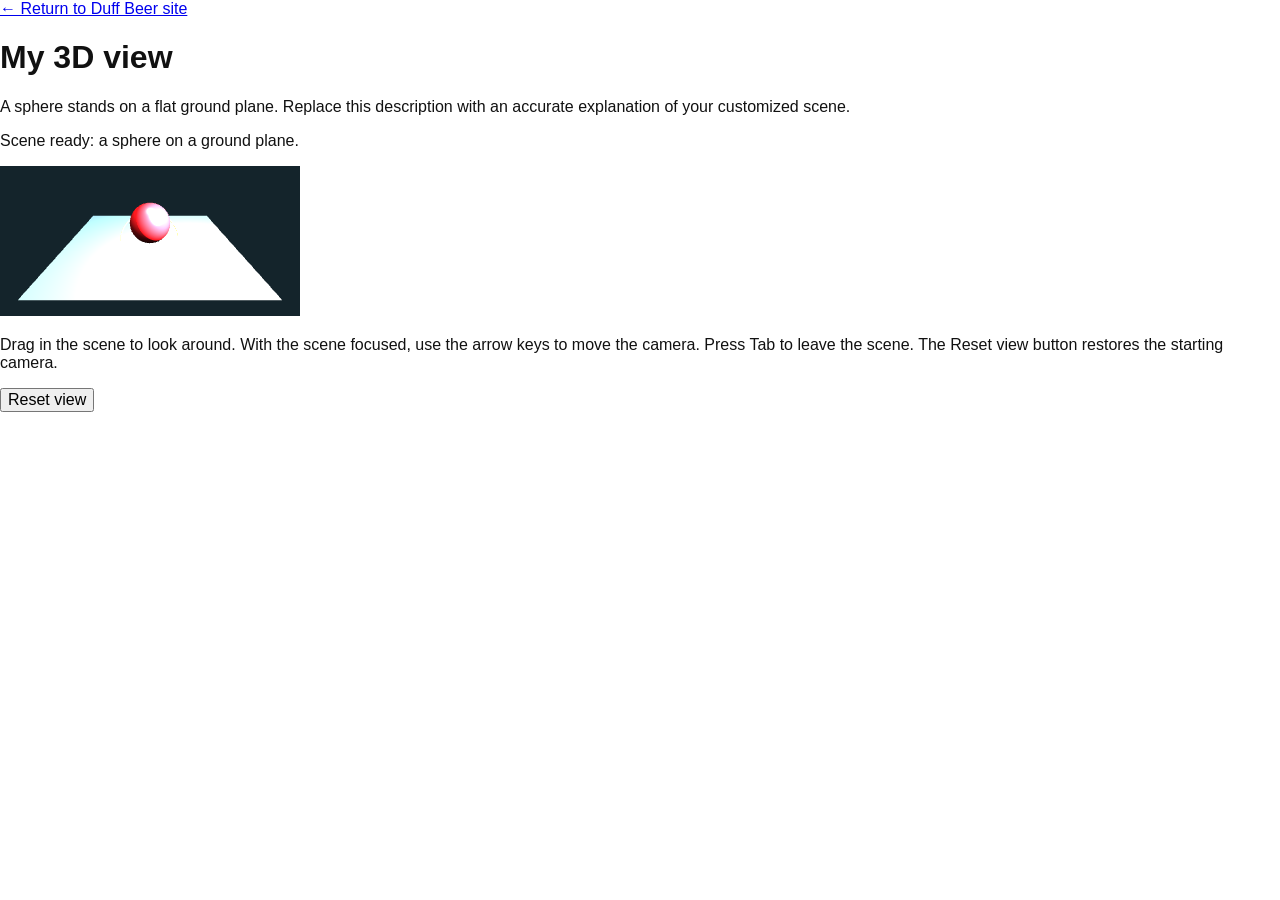
==== 3d.html @ 63265332 "Add files via upload" ====
<!doctype html>
<html lang="en">
<head>
  <meta charset="utf-8">
  <meta name="viewport" content="width=device-width, initial-scale=1">
  <title>Week 4 — My 3D view</title>
  <link rel="stylesheet" href="styles.css">
</head>
<body>
  <main>
    <a class="back-link" href="index.html">← Return to Duff Beer site</a>
    <h1>My 3D view</h1>
    <p id="scene-description">A sphere stands on a flat ground plane. Replace this description with an accurate explanation of your customized scene.</p>
    <p id="scene-status" role="status">Loading the scene…</p>
    <canvas id="renderCanvas" tabindex="0" aria-label="Interactive 3D practice scene" aria-describedby="scene-description scene-controls">The practice scene contains a sphere and a ground plane.</canvas>
    <p id="scene-controls">Drag in the scene to look around. With the scene focused, use the arrow keys to move the camera. Press Tab to leave the scene. The Reset view button restores the starting camera.</p>
    <button id="reset-view" type="button" disabled>Reset view</button>
    <noscript><p>JavaScript is disabled. Enable it to run the coding exercise, or ask your instructor for the supported lab route. The written scene description remains available.</p></noscript>
  </main>
  <!-- The canvas exists before the engine and your script load. -->
  <script src="babylon.js"></script>
  <script src="app.js"></script>
</body>
</html>
---- styles.css ----
*{box-sizing:border-box}html{scroll-behavior:smooth}body{margin:0;font-family:"Trebuchet MS",Arial,sans-serif;background:#fff;color:#111}button,a{font:inherit}button{cursor:pointer}.site-header{height:78px;background:#ffd21a;border-bottom:4px solid #111;display:flex;align-items:center;justify-content:space-between;padding:0 clamp(18px,6vw,90px);position:sticky;top:0;z-index:20}.brand{display:flex;align-items:center;gap:12px;color:#111;text-decoration:none;font-weight:900}.brand-logo,.logo-pill{font-weight:900;letter-spacing:-2px}.brand-logo{font-size:27px;background:#fff;border:3px solid #111;border-radius:50%;padding:5px 22px;transform:rotate(-2deg)}.brand-bottle{width:31px;height:54px;border:3px solid #111;border-radius:8px 8px 12px 12px;background:#e51c23;color:#fff;display:grid;place-items:center;font-weight:900}.nav{display:flex;gap:30px}.nav a{color:#111;text-decoration:none;font-weight:900}.nav a:hover{color:#e51c23}.menu-button{display:none;background:none;border:0;font-size:28px}.age-gate{position:fixed;inset:0;background:#d71920;z-index:100;display:grid;place-items:center;padding:20px}.age-card{width:min(680px,100%);text-align:center;color:#fff}.logo-pill{display:inline-block;background:#fff;color:#111;border:5px solid #111;border-radius:50%;padding:12px 45px;font-size:clamp(34px,7vw,68px);line-height:1;transform:rotate(-2deg);box-shadow:7px 7px 0 #111}.mini-bottle{margin:0 auto 18px;width:66px;height:120px;background:linear-gradient(#f3b51b 0 30%,#e51c23 30% 78%,#f3b51b 78%);border:5px solid #111;border-radius:16px 16px 25px 25px;display:grid;place-items:center;transform:rotate(-4deg)}.mini-label{background:#fff;border:3px solid #111;color:#111;font-size:19px;font-weight:900;padding:8px 2px;transform:rotate(-4deg)}.eyebrow{font-weight:900;letter-spacing:2px;font-size:13px}.age-card h1{font-size:clamp(34px,6vw,58px);margin:18px 0 8px;line-height:1}.age-copy{font-size:17px;margin:0 auto 28px}.age-buttons{display:flex;justify-content:center;gap:22px}.btn{border:4px solid #111;border-radius:12px;background:#ffd21a;color:#111;padding:14px 36px;font-weight:900;text-decoration:none;display:inline-block;box-shadow:5px 5px 0 #111;transition:.15s transform}.btn:hover{transform:translate(-2px,-2px)}.btn-yes{background:#45c83f;color:#fff}.btn-no{background:#ef3131;color:#fff}.age-message{min-height:24px;font-weight:900;margin-top:18px}.error{color:#ffe08a}.hero{min-height:calc(100vh - 78px);display:grid;grid-template-columns:1fr 1fr;align-items:center;padding:60px clamp(25px,8vw,120px);background:#ffd21a;overflow:hidden;position:relative}.hero:before{content:"";position:absolute;inset:0;opacity:.18;background-image:radial-gradient(circle at 20% 30%,#fff 0 8px,transparent 9px),radial-gradient(circle at 70% 65%,#fff 0 12px,transparent 13px);background-size:80px 80px,130px 130px}.hero-copy{position:relative;z-index:1}.hero h2{font-size:clamp(70px,12vw,150px);line-height:.75;margin:10px 0 30px;font-weight:1000;letter-spacing:-8px;text-shadow:7px 7px #fff}.hero h2 span{color:#d71920}.tagline{font-size:clamp(24px,4vw,42px);font-weight:900;margin:0}.subtag{font-size:18px;font-weight:700;margin:10px 0 28px}.hero-btn{background:#d71920;color:#fff}.can-stage{position:relative;z-index:1;display:grid;place-items:center}.can{width:min(280px,55vw);height:480px;animation:float 3s ease-in-out infinite;filter:drop-shadow(18px 20px 0 rgba(0,0,0,.15))}.can-top,.can-bottom{height:42px;background:linear-gradient(#ddd,#888);border:5px solid #111}.can-top{border-radius:50% 50% 20% 20%;position:relative}.can-top:after{content:"";position:absolute;left:50%;top:8px;transform:translateX(-50%);width:75px;height:20px;border:4px solid #111;border-radius:50%}.can-body{height:395px;background:linear-gradient(90deg,#a90f16,#ed1c24 25%,#e31a21 75%,#a90f16);border-left:5px solid #111;border-right:5px solid #111;display:flex;flex-direction:column;align-items:center;justify-content:center}.can-word{background:#fff;border:6px solid #111;border-radius:50%;padding:18px 15px;font-size:54px;font-weight:1000;letter-spacing:-5px;transform:rotate(-7deg)}.can-beer{font-size:30px;font-weight:1000;color:#fff;letter-spacing:4px;margin-top:12px}.can-bottom{border-radius:20% 20% 50% 50%}@keyframes float{50%{transform:translateY(-12px) rotate(2deg)}}.content-section{padding:85px clamp(20px,8vw,100px)}.products-section{background:#fff}.section-heading{text-align:center;margin-bottom:42px}.section-heading h2,.split-section h2,.story-card h2,.newsletter h2{font-size:44px;margin:5px 0 10px}.cards{display:grid;grid-template-columns:repeat(4,1fr);gap:22px}.card{background:#fff;border:3px solid #ddd;border-radius:14px;overflow:hidden;box-shadow:5px 5px 0 #111;padding-bottom:22px;transition:transform .2s ease,box-shadow .2s ease}.card:hover{transform:translateY(-7px);box-shadow:8px 12px 0 #111}.card h3,.card p,.card .card-link{margin-left:20px;margin-right:20px}.card h3{color:#d71920;margin-top:20px}.product-art{height:220px;background:#f7c916;display:grid;place-items:center;position:relative;isolation:isolate;overflow:hidden;box-shadow:inset 0 -35px 60px rgba(0,0,0,.08)}.product-art:before{content:"";position:absolute;inset:0;background:radial-gradient(circle at 25% 18%,rgba(255,255,255,.8),transparent 26%),linear-gradient(135deg,rgba(255,255,255,.2),transparent 45%,rgba(0,0,0,.12));z-index:-1}.product-art:after{content:"";position:absolute;left:12%;right:12%;bottom:12px;height:18px;border-radius:50%;background:rgba(0,0,0,.18);filter:blur(8px);z-index:-1}.product-art img{width:82%;height:88%;object-fit:contain;filter:drop-shadow(8px 12px 6px rgba(0,0,0,.28));transition:transform .28s ease,filter .28s ease}.card:hover .product-art img{transform:translateY(-8px) scale(1.045) rotate(-2deg);filter:drop-shadow(12px 17px 9px rgba(0,0,0,.3))}.can-small{background:linear-gradient(135deg,#ffd21a,#f3b51b)}.six-pack{background:linear-gradient(135deg,#ffd21a,#eeb51a)}.shirt-art{background:linear-gradient(135deg,#f5c51b,#ffd83e)}.hat-art{background:linear-gradient(135deg,#f2bd16,#ffd21a)}.card-link{border:0;background:transparent;padding:0;cursor:pointer;text-align:left;font-weight:900;color:#d71920}.split-section{background:#d71920;color:#fff;padding:80px clamp(20px,8vw,100px);display:grid;grid-template-columns:1fr 1fr;gap:50px;align-items:center}.split-section h2{color:#ffd21a}.sponsor-boxes{display:grid;grid-template-columns:repeat(3,1fr);gap:12px}.sponsor-boxes button{background:#fff;color:#111;min-height:120px;border:4px solid #111;font-weight:1000;font:inherit;cursor:pointer;transition:.2s transform,.2s background}.sponsor-boxes button:hover{transform:translateY(-5px) rotate(-1deg);background:#ffd21a}.story-section{background:#ffd21a;padding:80px clamp(20px,8vw,100px);display:grid;grid-template-columns:1.2fr .8fr;gap:30px}.story-card,.newsletter{background:#fff;border:4px solid #111;border-radius:18px;padding:35px;box-shadow:7px 7px 0 #111}.newsletter form{display:flex;gap:10px;margin-top:20px}.newsletter input{min-width:0;flex:1;border:3px solid #111;padding:13px;border-radius:8px}.small-note{font-size:13px;font-weight:700;margin-top:25px}footer{background:#111;color:#fff;padding:30px clamp(20px,8vw,100px);display:flex;justify-content:space-between;gap:20px;flex-wrap:wrap}footer a{color:#ffd21a;text-decoration:none;font-weight:900}[hidden]{display:none!important}:focus-visible{outline:4px solid #4ecbff;outline-offset:4px}.site-modal{position:fixed;inset:0;z-index:90;background:rgba(0,0,0,.68);display:grid;place-items:center;padding:22px;backdrop-filter:blur(5px)}.modal-card{position:relative;width:min(560px,100%);background:#fff;border:5px solid #111;border-radius:20px;padding:42px;box-shadow:10px 10px 0 #111}.modal-card h2{font-size:clamp(38px,7vw,64px);margin:8px 0 12px;color:#d71920}.modal-close{position:absolute;right:14px;top:10px;border:0;background:transparent;font-size:36px;font-weight:900;cursor:pointer;line-height:1}.modal-action{margin-top:18px}@media(max-width:850px){.nav{position:absolute;top:68px;left:0;right:0;background:#ffd21a;border-bottom:4px solid #111;display:none;flex-direction:column;gap:0;padding:8px 20px 18px}.menu-open .nav{display:flex}.nav a{padding:14px 0;border-bottom:2px solid rgba(17,17,17,.15)}.nav a:last-child{border-bottom:0}.menu-button{display:block}.site-header{height:68px}.brand-logo{font-size:21px}.hero{grid-template-columns:1fr;text-align:center}.hero-copy{display:flex;flex-direction:column;align-items:center}.can{width:210px;height:350px}.can-body{height:285px}.can-word{font-size:42px}.cards{grid-template-columns:repeat(2,1fr)}.split-section,.story-section{grid-template-columns:1fr}.sponsor-boxes{grid-template-columns:repeat(3,1fr)}}@media(max-width:520px){.cards{grid-template-columns:1fr}.age-buttons{gap:12px}.btn{padding:12px 27px}.newsletter form{flex-direction:column}.sponsor-boxes{grid-template-columns:1fr}.hero{padding-top:40px}.can{margin-top:30px}.product-art{height:235px}.product-art img{width:84%;height:90%}}
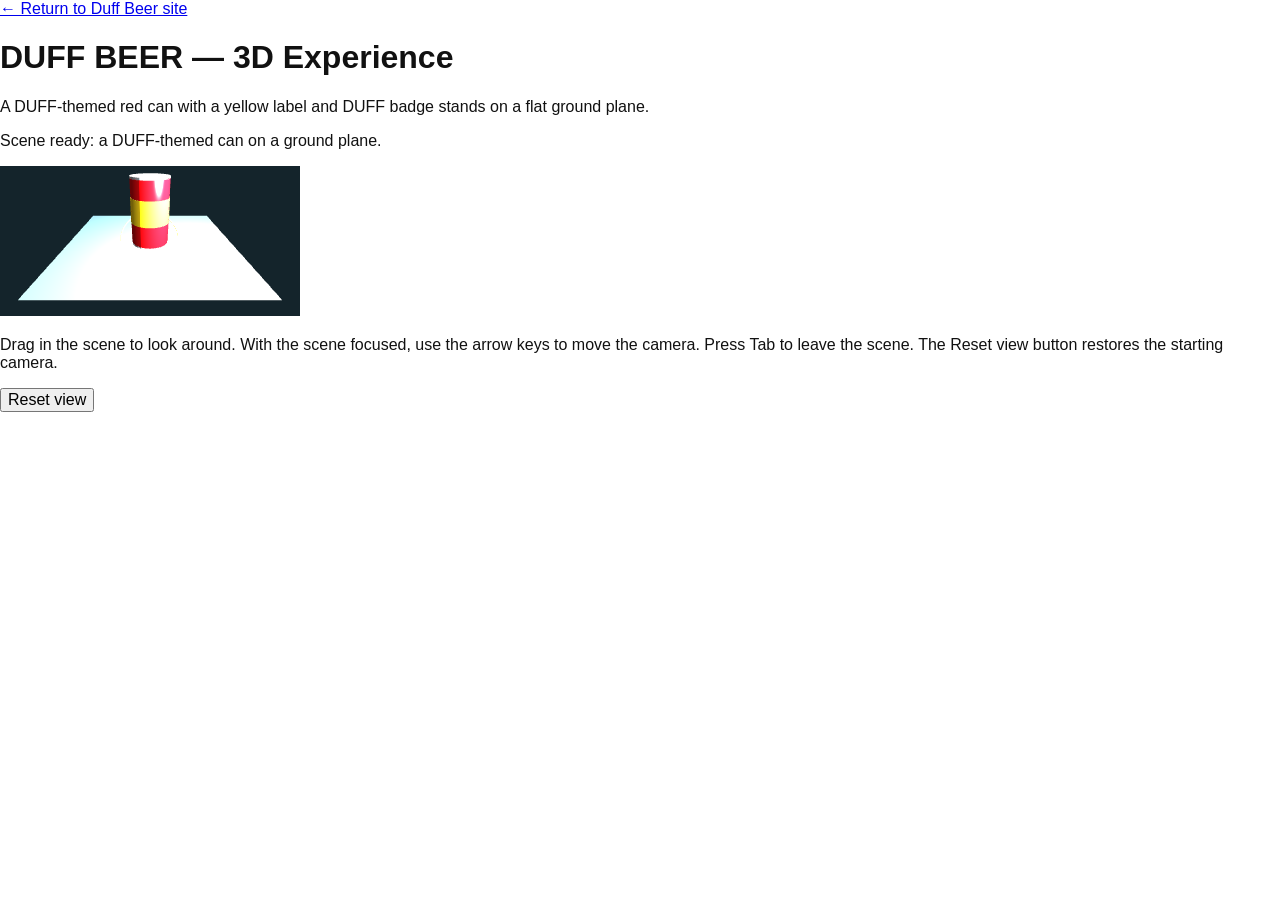
==== commit 79d760d8: "Update 3D page for DUFF theme" ====
--- a/3d.html
+++ b/3d.html
@@ -3,16 +3,16 @@
 <head>
   <meta charset="utf-8">
   <meta name="viewport" content="width=device-width, initial-scale=1">
-  <title>Week 4 — My 3D view</title>
+  <title>DUFF BEER — 3D Experience</title>
   <link rel="stylesheet" href="styles.css">
 </head>
 <body>
   <main>
     <a class="back-link" href="index.html">← Return to Duff Beer site</a>
-    <h1>My 3D view</h1>
-    <p id="scene-description">A sphere stands on a flat ground plane. Replace this description with an accurate explanation of your customized scene.</p>
+    <h1>DUFF BEER — 3D Experience</h1>
+    <p id="scene-description">A DUFF-themed red can with a yellow label and DUFF badge stands on a flat ground plane.</p>
     <p id="scene-status" role="status">Loading the scene…</p>
-    <canvas id="renderCanvas" tabindex="0" aria-label="Interactive 3D practice scene" aria-describedby="scene-description scene-controls">The practice scene contains a sphere and a ground plane.</canvas>
+    <canvas id="renderCanvas" tabindex="0" aria-label="Interactive DUFF-themed 3D can scene" aria-describedby="scene-description scene-controls">The scene contains a DUFF-themed can and a ground plane.</canvas>
     <p id="scene-controls">Drag in the scene to look around. With the scene focused, use the arrow keys to move the camera. Press Tab to leave the scene. The Reset view button restores the starting camera.</p>
     <button id="reset-view" type="button" disabled>Reset view</button>
     <noscript><p>JavaScript is disabled. Enable it to run the coding exercise, or ask your instructor for the supported lab route. The written scene description remains available.</p></noscript>
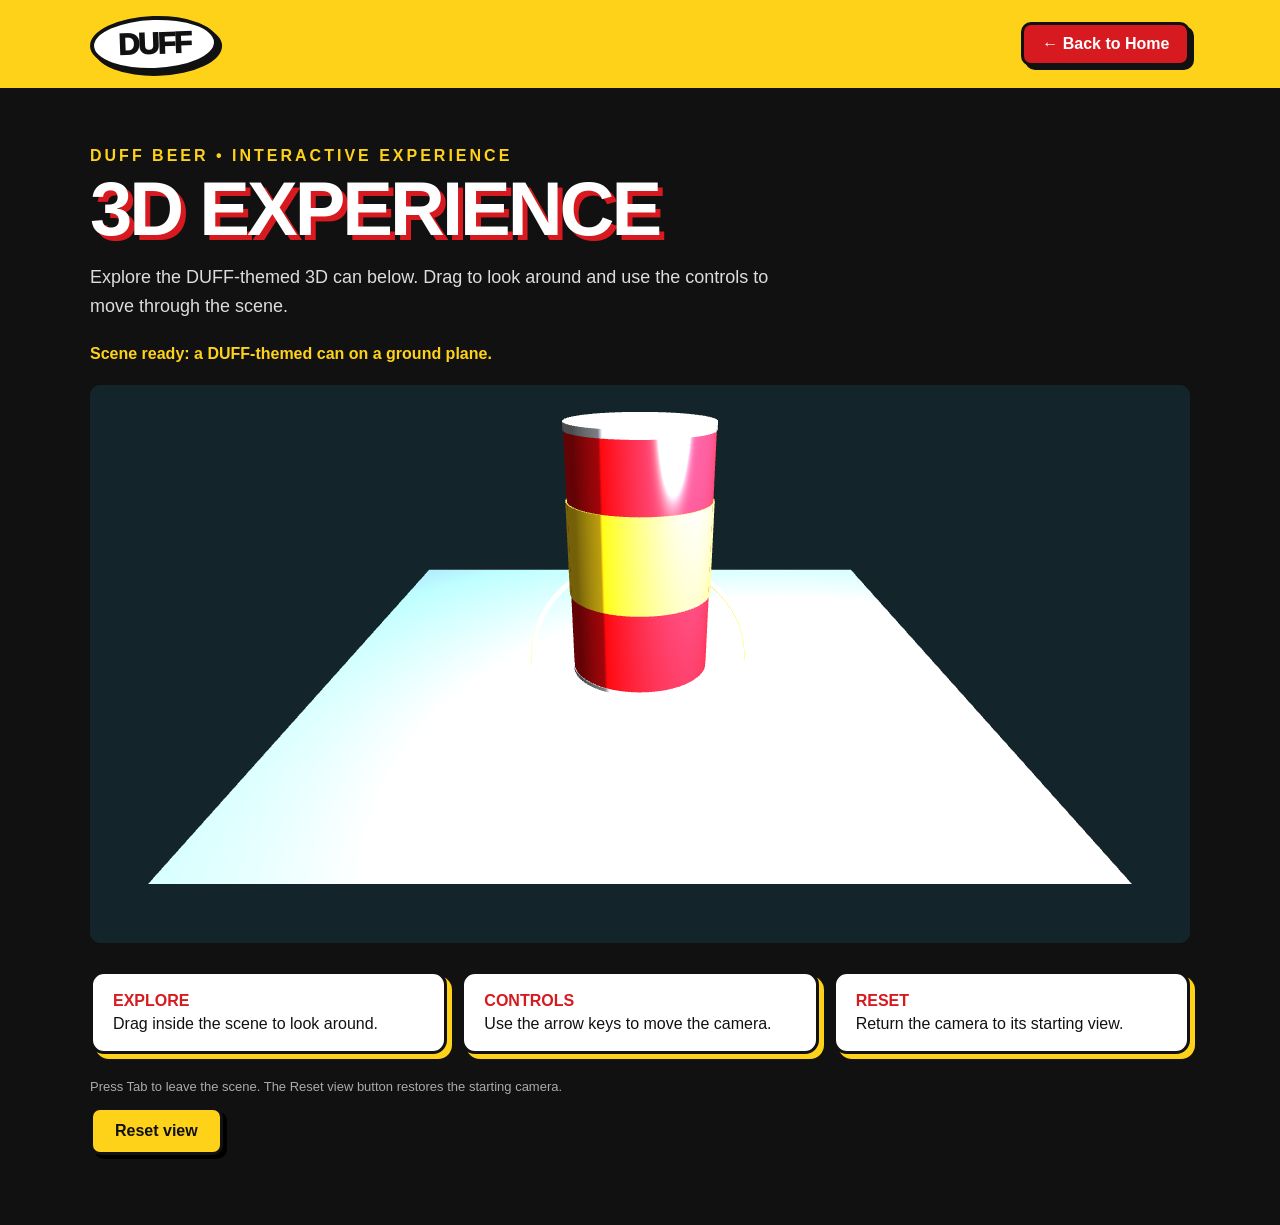
==== commit bebe977c: "Style 3D experience to match DUFF theme" ====
--- a/3d.html
+++ b/3d.html
@@ -5,15 +5,43 @@
   <meta name="viewport" content="width=device-width, initial-scale=1">
   <title>DUFF BEER — 3D Experience</title>
   <link rel="stylesheet" href="styles.css">
+  <style>
+    body.three-d-page{margin:0;min-height:100vh;background:#111;color:#fff;font-family:"Trebuchet MS",Arial,sans-serif}
+    .three-d-header{background:#ffd21a;border-bottom:4px solid #111;padding:16px clamp(18px,7vw,90px);display:flex;align-items:center;justify-content:space-between;gap:20px}
+    .three-d-logo{background:#fff;color:#111;border:4px solid #111;border-radius:50%;padding:7px 24px;font-size:30px;font-weight:1000;letter-spacing:-2px;text-decoration:none;transform:rotate(-2deg);box-shadow:4px 4px 0 #111}
+    .three-d-back{background:#d71920;color:#fff;border:3px solid #111;border-radius:10px;padding:10px 18px;text-decoration:none;font-weight:900;box-shadow:4px 4px 0 #111}
+    .three-d-main{width:min(1100px,92%);margin:auto;padding:55px 0 70px}
+    .three-d-eyebrow{color:#ffd21a;font-weight:900;letter-spacing:3px;margin:0 0 8px}
+    .three-d-main h1{font-size:clamp(42px,7vw,76px);line-height:.95;margin:0 0 14px;color:#fff;text-shadow:5px 5px #d71920;letter-spacing:-3px}
+    .three-d-intro{max-width:720px;font-size:18px;line-height:1.6;color:#ddd;margin-bottom:24px}
+    .three-d-stage{background:#1a1a1a;border:4px solid #ffd21a;border-radius:18px;padding:10px;box-shadow:9px 9px 0 #d71920}
+    #renderCanvas{display:block;width:100%;height:min(62vh,600px);min-height:380px;border-radius:10px;background:#0d171b}
+    .three-d-info{display:flex;flex-wrap:wrap;gap:14px;margin:28px 0 22px}
+    .three-d-card{flex:1 1 240px;background:#fff;color:#111;border:3px solid #111;border-radius:14px;padding:18px 20px;box-shadow:5px 5px 0 #ffd21a}
+    .three-d-card strong{display:block;color:#d71920;margin-bottom:5px}
+    #reset-view{background:#ffd21a;color:#111;border:3px solid #111;border-radius:10px;padding:12px 22px;font-weight:900;box-shadow:4px 4px 0 #000}
+    #scene-status{color:#ffd21a;font-weight:900;min-height:24px}
+    .three-d-note{color:#aaa;font-size:13px;margin-top:25px}
+    @media(max-width:600px){.three-d-header{padding:14px 18px}.three-d-logo{font-size:23px;padding:6px 18px}.three-d-back{font-size:14px;padding:8px 12px}.three-d-main{padding-top:38px}#renderCanvas{min-height:330px}}
+  </style>
 </head>
-<body>
-  <main>
-    <a class="back-link" href="index.html">← Return to Duff Beer site</a>
-    <h1>DUFF BEER — 3D Experience</h1>
-    <p id="scene-description">A DUFF-themed red can with a yellow label and DUFF badge stands on a flat ground plane.</p>
+<body class="three-d-page">
+  <header class="three-d-header">
+    <a class="three-d-logo" href="index.html">DUFF</a>
+    <a class="three-d-back" href="index.html">← Back to Home</a>
+  </header>
+  <main class="three-d-main">
+    <p class="three-d-eyebrow">DUFF BEER • INTERACTIVE EXPERIENCE</p>
+    <h1>3D EXPERIENCE</h1>
+    <p class="three-d-intro" id="scene-description">Explore the DUFF-themed 3D can below. Drag to look around and use the controls to move through the scene.</p>
     <p id="scene-status" role="status">Loading the scene…</p>
     <canvas id="renderCanvas" tabindex="0" aria-label="Interactive DUFF-themed 3D can scene" aria-describedby="scene-description scene-controls">The scene contains a DUFF-themed can and a ground plane.</canvas>
-    <p id="scene-controls">Drag in the scene to look around. With the scene focused, use the arrow keys to move the camera. Press Tab to leave the scene. The Reset view button restores the starting camera.</p>
+    <div class="three-d-info">
+      <div class="three-d-card"><strong>EXPLORE</strong>Drag inside the scene to look around.</div>
+      <div class="three-d-card"><strong>CONTROLS</strong>Use the arrow keys to move the camera.</div>
+      <div class="three-d-card"><strong>RESET</strong>Return the camera to its starting view.</div>
+    </div>
+    <p id="scene-controls" class="three-d-note">Press Tab to leave the scene. The Reset view button restores the starting camera.</p>
     <button id="reset-view" type="button" disabled>Reset view</button>
     <noscript><p>JavaScript is disabled. Enable it to run the coding exercise, or ask your instructor for the supported lab route. The written scene description remains available.</p></noscript>
   </main>
